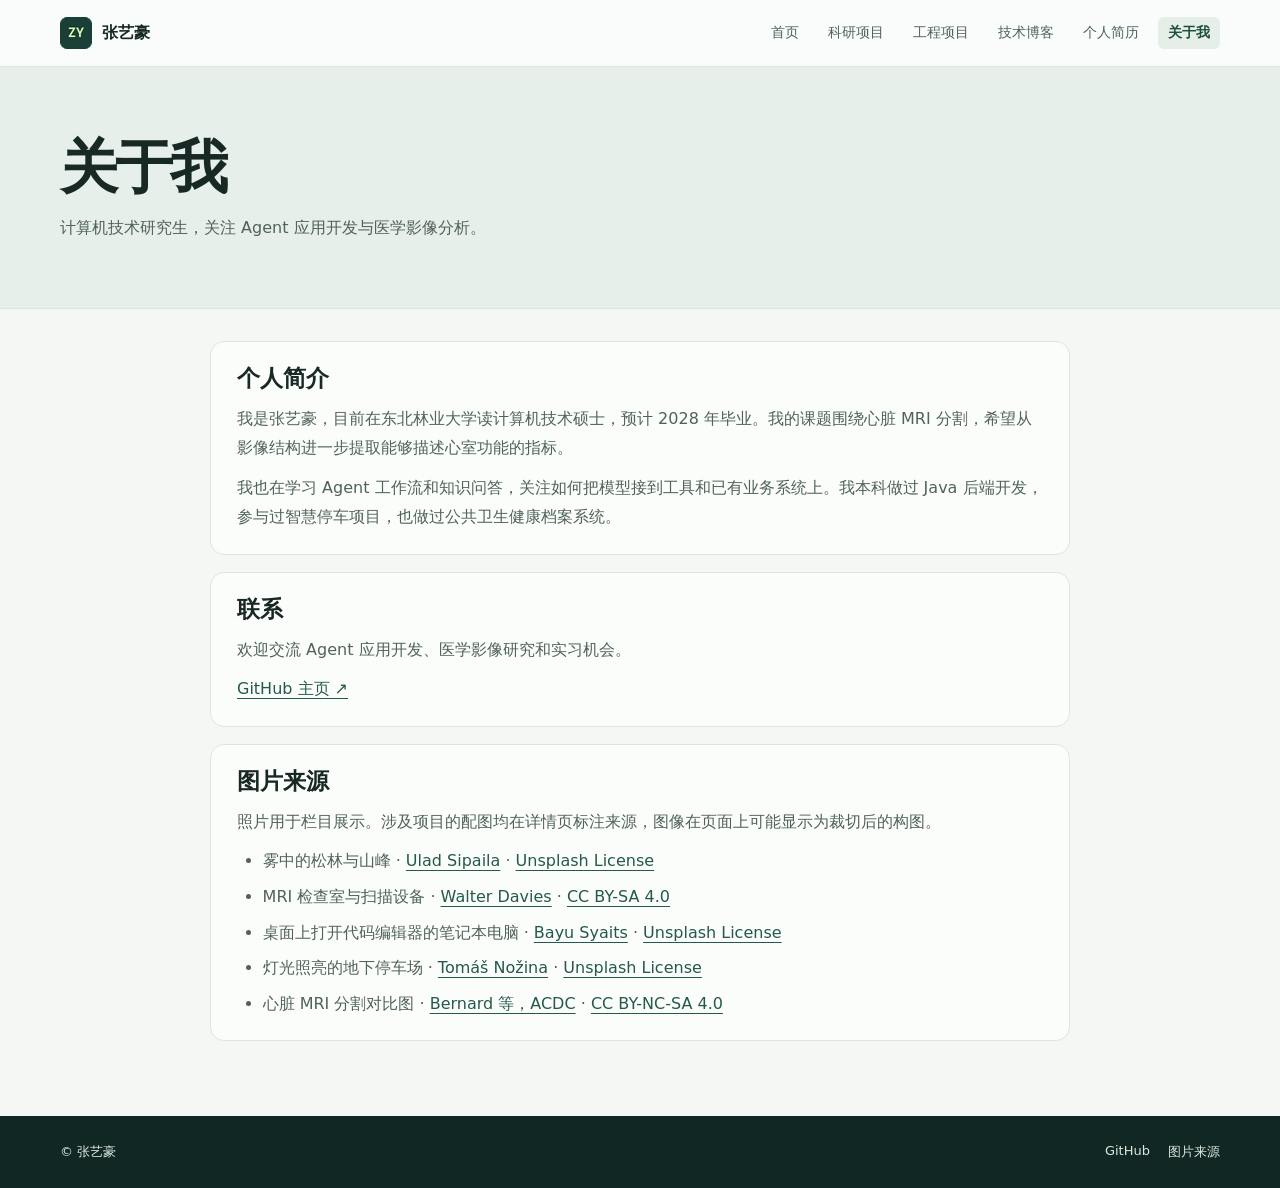
==== about/index.html @ b9fe7a54 "Publish multi-page portfolio with MRI comparison" ====
<!doctype html>
<html lang="zh-CN">
<head>
  <meta charset="utf-8">
  <meta name="viewport" content="width=device-width, initial-scale=1">
  <meta name="theme-color" content="#102724">
  <meta name="description" content="张艺豪的个人简介、GitHub 主页与图片来源。">
  <title>关于我 · 张艺豪</title>
  <link rel="icon" type="image/png" sizes="32x32" href="../favicon.png">
  <link rel="stylesheet" href="../style.css">
</head>
<body>
  <a class="skip" href="#main">跳到正文</a>
  <header class="topbar">
    <div class="shell header-inner">
      <a href="../index.html" class="brand" aria-label="张艺豪，返回首页">
        <img src="../favicon.png" width="32" height="32" alt="">
        <span>张艺豪</span>
      </a>
      <nav aria-label="主导航"><a href="../index.html">首页</a><a href="../research/index.html">科研项目</a><a href="../projects/index.html">工程项目</a><a href="../blog/index.html">技术博客</a><a href="../resume/index.html">个人简历</a><a href="../about/index.html" aria-current="page">关于我</a></nav>
    </div>
  </header>
  <main id="main">
    <section class="page-lead"><div class="shell"><h1>关于我</h1><p>计算机技术研究生，关注 Agent 应用开发与医学影像分析。</p></div></section><div class="shell collection about-body">
  <section class="paper-panel"><h2>个人简介</h2>
    <p>我是张艺豪，目前在东北林业大学读计算机技术硕士，预计 2028 年毕业。我的课题围绕心脏 MRI 分割，希望从影像结构进一步提取能够描述心室功能的指标。</p>
    <p>我也在学习 Agent 工作流和知识问答，关注如何把模型接到工具和已有业务系统上。我本科做过 Java 后端开发，参与过智慧停车项目，也做过公共卫生健康档案系统。</p>
  </section>
  <section class="paper-panel"><h2>联系</h2>
    <p>欢迎交流 Agent 应用开发、医学影像研究和实习机会。</p>
    <p><a href="https://github.com/Mster111-zhang">GitHub 主页 ↗</a></p>
  </section>
  <section class="paper-panel" id="credits"><h2>图片来源</h2>
    <p>照片用于栏目展示。涉及项目的配图均在详情页标注来源，图像在页面上可能显示为裁切后的构图。</p>
    <ul><li>雾中的松林与山峰 · <a href="https://unsplash.com/photos/a62mVbQgD6w">Ulad Sipaila</a> · <a href="https://unsplash.com/license">Unsplash License</a></li><li>MRI 检查室与扫描设备 · <a href="https://commons.wikimedia.org/wiki/File:An_MRI_scanner.JPG">Walter Davies</a> · <a href="https://creativecommons.org/licenses/by-sa/4.0/">CC BY-SA 4.0</a></li><li>桌面上打开代码编辑器的笔记本电脑 · <a href="https://unsplash.com/photos/oYzjGQ7LCVE">Bayu Syaits</a> · <a href="https://unsplash.com/license">Unsplash License</a></li><li>灯光照亮的地下停车场 · <a href="https://unsplash.com/photos/cBsKhfU6UUE">Tomáš Nožina</a> · <a href="https://unsplash.com/license">Unsplash License</a></li><li>心脏 MRI 分割对比图 · <a href="https://doi.org/10.1109/TMI.2018.2837502">Bernard 等，ACDC</a> · <a href="https://creativecommons.org/licenses/by-nc-sa/4.0/">CC BY-NC-SA 4.0</a></li></ul>
  </section>
</div>
  </main>
  <footer id="contact" class="footer">
    <div class="shell footer-inner">
      <span>© 张艺豪</span>
      <div><a href="https://github.com/Mster111-zhang">GitHub</a><a href="../about/index.html#credits">图片来源</a></div>
    </div>
  </footer>
</body>
</html>
---- style.css ----
:root {
  color-scheme: light;
  --ink: #182824;
  --forest: #102724;
  --muted: #50625b;
  --edge: #dce6e0;
  --paper: #f4f7f4;
  --white: #fbfdfb;
  --mint: #e2f7c7;
  --accent: #24594b;
  font-family: Inter, "Microsoft YaHei", "PingFang SC", system-ui, sans-serif;
}

*, *::before, *::after { box-sizing: border-box; }
html { scroll-behavior: smooth; }
body { margin: 0; color: var(--ink); background: var(--paper); }
h1, h2, h3, p, figure { margin: 0; }
a { color: inherit; }
img { display: block; width: 100%; height: auto; }
:focus-visible { outline: 3px solid #367b69; outline-offset: 5px; }
[id] { scroll-margin-top: 88px; }
.shell { width: min(100% - 64px, 1160px); margin-inline: auto; }
.skip { position: fixed; z-index: 5; inset: 8px auto auto 12px; padding: 8px 13px; color: var(--ink); background: var(--white); transform: translateY(-150%); }
.skip:focus { transform: none; }

.topbar { position: sticky; top: 0; z-index: 3; background: #f9fcfa; border-bottom: 1px solid var(--edge); }
.header-inner { display: flex; min-height: 66px; align-items: center; justify-content: space-between; gap: 22px; }
.brand { display: inline-flex; align-items: center; gap: 10px; font-size: 16px; font-weight: 750; text-decoration: none; flex-shrink: 0; }
.brand img { width: 32px; height: 32px; }
.topbar nav { display: flex; flex-wrap: wrap; justify-content: flex-end; gap: 4px 9px; }
.topbar nav a { padding: 7px 10px; border-radius: 6px; text-decoration: none; color: var(--muted); font-size: 14px; }
.topbar nav a:hover, .topbar nav a[aria-current="page"] { background: #e5eee7; color: #1d4f41; }
.topbar nav a[aria-current="page"] { font-weight: 700; }

.home-hero { position: relative; isolation: isolate; display: grid; align-items: center; min-height: clamp(465px, 67vh, 690px); background: var(--forest); color: #fff; }
.hero-image, .hero-image::after { position: absolute; inset: 0; }
.hero-image { z-index: -1; background: linear-gradient(150deg, #274e4a, #102724); overflow: hidden; }
.hero-image img { width: 100%; height: 100%; object-fit: cover; object-position: 50% 52%; }
.hero-image::after { content: ""; background: linear-gradient(180deg, #0a25244a 0%, #0b22247d 58%, #0b2526cf 100%); }
.hero-content { padding: 39px 0 85px; text-align: center; }
.hero-content > p:first-child { font-size: 14px; letter-spacing: .12em; font-weight: 650; color: #eff8ed; }
.hero-content h1 { font-size: clamp(38px, 6.6vw, 82px); font-weight: 800; line-height: 1.15; letter-spacing: -.06em; margin: 17px 0 15px; text-wrap: balance; }
.hero-description { font-size: clamp(16px, 2.15vw, 24px); line-height: 1.6; color: #edf5ef; }
.hero-actions { display: flex; justify-content: center; flex-wrap: wrap; gap: 11px; margin-top: 28px; }
.button { display: inline-flex; align-items: center; justify-content: center; gap: 10px; padding: 11px 16px; min-height: 44px; border-radius: 8px; border: 1px solid transparent; font-weight: 700; font-size: 14px; text-decoration: none; white-space: nowrap; }
.solid { background: var(--mint); color: #183329; }
.solid:hover { background: #edfcd9; }
.outline { color: white; border-color: #c4d8d2; background: #142d2d54; }
.outline:hover { background: #34534a; }
.hero-credit { position: absolute; bottom: 52px; right: clamp(18px, 4vw, 62px); text-align: right; font-size: 11px; color: #e1ede6; }
.home-hero :focus-visible, .footer :focus-visible { outline-color: var(--mint); }

.home-body { position: relative; margin-top: -40px; padding-bottom: 80px; }
.intro-panel, .paper-panel, .card, .note-list article { background: var(--white); border: 1px solid var(--edge); border-radius: 14px; }
.intro-panel { display: grid; grid-template-columns: minmax(0, 1.8fr) minmax(200px, 1fr); gap: 22px; align-items: center; padding: 30px 35px; box-shadow: 0 15px 38px #1a3c2a0b; }
.intro-panel h2, .home-section h2, .resume-link h2 { font-size: clamp(25px, 3vw, 37px); letter-spacing: -.04em; }
.intro-panel p, .resume-link p { margin-top: 10px; line-height: 1.8; color: var(--muted); }
.intro-panel .text-link { margin-top: 13px; }
.tags { list-style: none; margin: 0; padding: 0; display: flex; flex-wrap: wrap; align-content: start; gap: 8px; }
.tags li { padding: 6px 10px; background: #edf4ec; color: #2a5748; border: 1px solid #dde9df; border-radius: 99px; font-size: 13px; }
.home-section { margin-top: 49px; }
.section-heading { display: flex; gap: 14px; justify-content: space-between; align-items: baseline; margin-bottom: 20px; }
.card-grid { display: grid; grid-template-columns: repeat(3, minmax(0, 1fr)); gap: 19px; }
.card-grid.one { grid-template-columns: minmax(0, 450px); }
.card { overflow: hidden; display: flex; flex-direction: column; }
.card-image, .article-image { background: #e2ece6; }
.card-image { display: block; aspect-ratio: 16 / 10; overflow: hidden; }
.card-image img { width: 100%; height: 100%; object-fit: cover; }
.card-content { display: flex; flex-direction: column; height: 100%; padding: 21px 22px 23px; }
.metadata { color: #376759; font-size: 13px; font-weight: 650; line-height: 1.6; }
.card h3, .note-list h3 { margin-top: 7px; font-size: 20px; line-height: 1.36; }
.card h3 a, .note-list h3 a { text-decoration: none; }
.card h3 a:hover, .note-list h3 a:hover { text-decoration: underline; text-underline-offset: 3px; }
.card h3 + p, .note-list h3 + p { margin-top: 9px; color: var(--muted); font-size: 14px; line-height: 1.8; }
.text-link { display: inline-block; color: var(--accent); font-size: 14px; font-weight: 700; text-decoration: none; }
.text-link:hover { text-decoration: underline; text-underline-offset: 4px; }
.card .text-link { margin-top: auto; padding-top: 15px; align-self: flex-start; }
.note-list { display: grid; grid-template-columns: repeat(2, minmax(0, 1fr)); gap: 17px; }
.note-list article { padding: 22px 25px; }
.resume-link { display: flex; align-items: center; justify-content: space-between; gap: 14px; margin-top: 42px; padding: 26px 31px; border-radius: 14px; background: #e1eee6; }
.resume-link .solid { background: #245746; color: #fff; }
.resume-link .solid:hover { background: #1a4537; }

.page-lead { background: #e6efe9; border-bottom: 1px solid var(--edge); padding: clamp(36px, 6vw, 66px) 0; }
.page-lead h1 { font-size: clamp(35px, 5vw, 58px); line-height: 1.18; letter-spacing: -.05em; }
.page-lead p { color: var(--muted); margin-top: 13px; line-height: 1.7; }
.collection { padding: 32px 0 75px; min-height: 38vh; }
.article-shell { max-width: 860px; padding: 38px 0 74px; }
.back { display: inline-block; margin-bottom: 19px; font-size: 14px; font-weight: 700; color: var(--accent); text-underline-offset: 4px; }
.article-heading h1 { font-size: clamp(29px, 5.1vw, 53px); letter-spacing: -.045em; line-height: 1.25; margin-top: 10px; text-wrap: balance; }
.dek { margin-top: 13px; max-width: 680px; color: var(--muted); font-size: 17px; line-height: 1.75; }
.article-image { margin-top: 26px; border: 1px solid var(--edge); border-radius: 13px; overflow: hidden; }
.article-image img { aspect-ratio: 16 / 8; object-fit: cover; }
.result-figure { margin-top: 14px; }
.result-figure img { aspect-ratio: auto; object-fit: contain; }
.article-image figcaption { padding: 9px 13px; font-size: 12px; color: var(--muted); background: var(--white); }
.article-image figcaption a, .paper-panel a, .prose a { text-underline-offset: 4px; color: var(--accent); }
.prose h2, .paper-panel h2 { font-size: 23px; line-height: 1.3; }
.prose h2 { margin-top: 33px; }
.prose p, .prose li, .paper-panel p, .paper-panel li { color: var(--muted); line-height: 1.85; }
.prose p, .paper-panel p { margin-top: 10px; }
.prose ul, .prose ol, .paper-panel ul { margin: 10px 0 0; padding-left: 1.6em; }
.prose li + li, .paper-panel li + li { margin-top: 6px; }
.resume-body, .about-body { max-width: 860px; display: grid; gap: 17px; }
.paper-panel { padding: 22px 26px; }
.paper-panel strong { color: var(--ink); }
.footer { color: #dbe8df; background: var(--forest); }
.footer-inner { display: flex; min-height: 72px; justify-content: space-between; align-items: center; gap: 16px; font-size: 13px; }
.footer-inner div { display: flex; gap: 18px; }
.footer a { text-decoration: none; }
.footer a:hover { text-decoration: underline; text-underline-offset: 4px; }

@media (max-width: 760px) {
  .shell { width: min(100% - 38px, 1160px); }
  .header-inner { min-height: auto; gap: 6px; padding: 9px 0 8px; flex-wrap: wrap; }
  .topbar nav { justify-content: flex-start; gap: 2px; }
  .topbar nav a { padding: 6px 7px; font-size: 13px; }
  [id] { scroll-margin-top: 115px; }
  .home-hero { min-height: 460px; }
  .hero-content { padding-bottom: 66px; }
  .hero-credit { bottom: 39px; }
  .home-body { margin-top: -25px; padding-bottom: 49px; }
  .intro-panel { grid-template-columns: 1fr; gap: 15px; padding: 21px; }
  .card-grid { grid-template-columns: repeat(2, minmax(0, 1fr)); gap: 12px; }
  .card-content, .note-list article { padding: 17px; }
  .section-heading { margin-bottom: 14px; }
  .home-section { margin-top: 34px; }
  .resume-link { padding: 18px 21px; }
}

@media (max-width: 520px) {
  .header-inner { display: block; }
  .brand { margin-bottom: 5px; }
  .card-grid, .note-list { grid-template-columns: minmax(0, 1fr); }
  .card-image { aspect-ratio: 16 / 9; }
  .resume-link { flex-direction: column; align-items: flex-start; }
  .article-shell, .collection { padding-bottom: 46px; }
  .paper-panel { padding: 19px; }
}

@media (prefers-reduced-motion: reduce) {
  html { scroll-behavior: auto; }
}
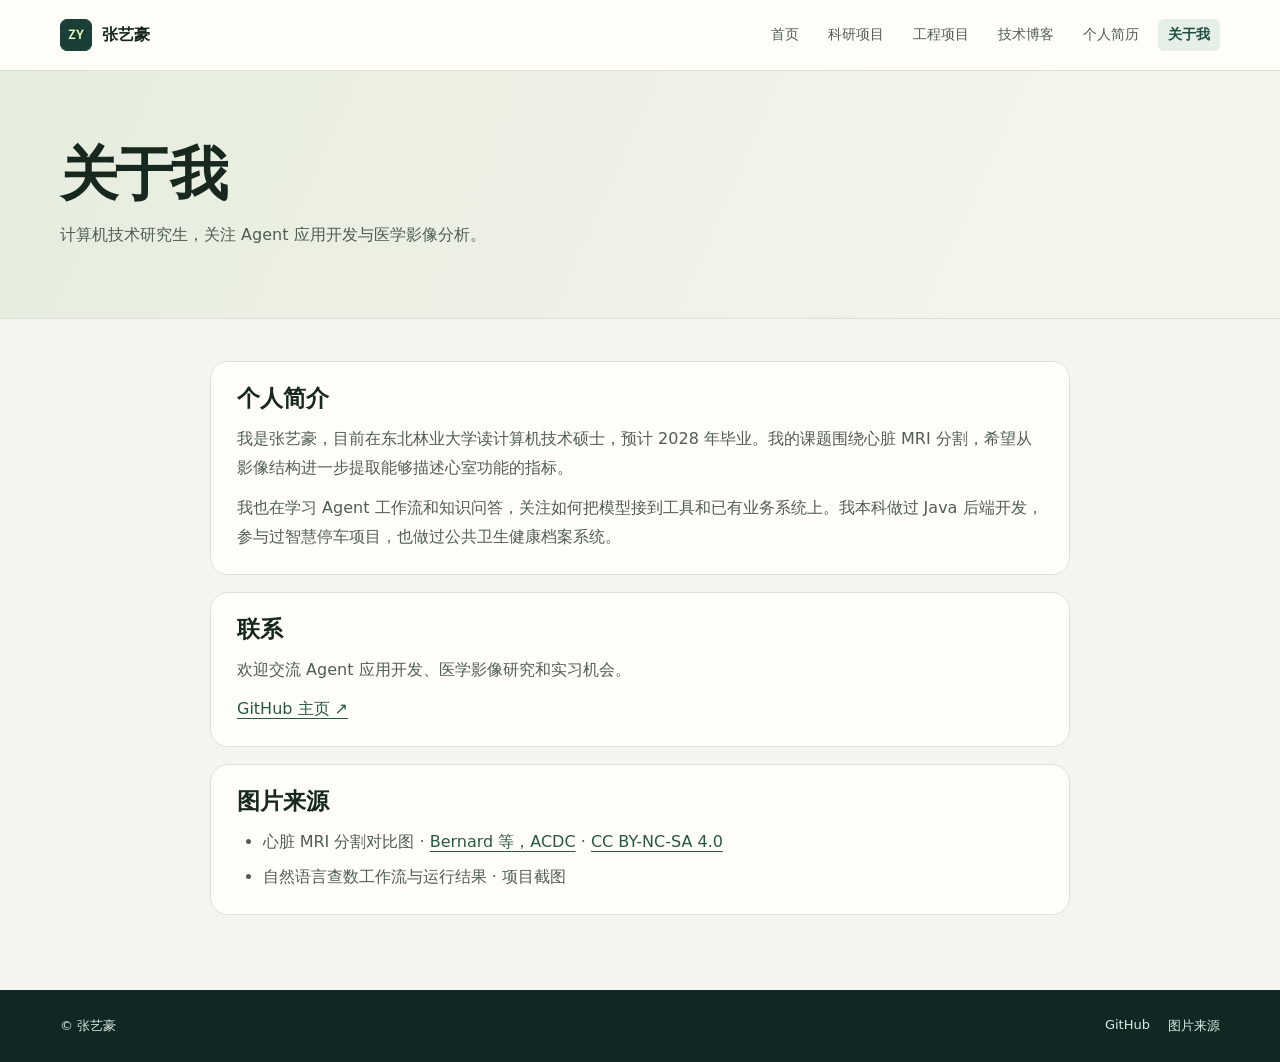
==== commit c2444b0f: "Refresh student portfolio and Agent project showcase" ====
--- a/about/index.html
+++ b/about/index.html
@@ -31,8 +31,10 @@
     <p><a href="https://github.com/Mster111-zhang">GitHub 主页 ↗</a></p>
   </section>
   <section class="paper-panel" id="credits"><h2>图片来源</h2>
-    <p>照片用于栏目展示。涉及项目的配图均在详情页标注来源，图像在页面上可能显示为裁切后的构图。</p>
-    <ul><li>雾中的松林与山峰 · <a href="https://unsplash.com/photos/a62mVbQgD6w">Ulad Sipaila</a> · <a href="https://unsplash.com/license">Unsplash License</a></li><li>MRI 检查室与扫描设备 · <a href="https://commons.wikimedia.org/wiki/File:An_MRI_scanner.JPG">Walter Davies</a> · <a href="https://creativecommons.org/licenses/by-sa/4.0/">CC BY-SA 4.0</a></li><li>桌面上打开代码编辑器的笔记本电脑 · <a href="https://unsplash.com/photos/oYzjGQ7LCVE">Bayu Syaits</a> · <a href="https://unsplash.com/license">Unsplash License</a></li><li>灯光照亮的地下停车场 · <a href="https://unsplash.com/photos/cBsKhfU6UUE">Tomáš Nožina</a> · <a href="https://unsplash.com/license">Unsplash License</a></li><li>心脏 MRI 分割对比图 · <a href="https://doi.org/10.1109/TMI.2018.2837502">Bernard 等，ACDC</a> · <a href="https://creativecommons.org/licenses/by-nc-sa/4.0/">CC BY-NC-SA 4.0</a></li></ul>
+    <ul>
+      <li>心脏 MRI 分割对比图 · <a href="https://doi.org/10.1109/TMI.2018.2837502">Bernard 等，ACDC</a> · <a href="https://creativecommons.org/licenses/by-nc-sa/4.0/">CC BY-NC-SA 4.0</a></li>
+      <li>自然语言查数工作流与运行结果 · 项目截图</li>
+    </ul>
   </section>
 </div>
   </main>
--- a/style.css
+++ b/style.css
@@ -1,19 +1,19 @@
 :root {
   color-scheme: light;
-  --ink: #182824;
+  --ink: #17281f;
   --forest: #102724;
-  --muted: #50625b;
-  --edge: #dce6e0;
-  --paper: #f4f7f4;
-  --white: #fbfdfb;
-  --mint: #e2f7c7;
-  --accent: #24594b;
+  --muted: #4f5d52;
+  --edge: #dce1d5;
+  --paper: #f5f5ef;
+  --white: #fffef9;
+  --mint: #ddf2b7;
+  --accent: #265a40;
   font-family: Inter, "Microsoft YaHei", "PingFang SC", system-ui, sans-serif;
 }
 
 *, *::before, *::after { box-sizing: border-box; }
 html { scroll-behavior: smooth; }
-body { margin: 0; color: var(--ink); background: var(--paper); }
+body { margin: 0; min-height: 100vh; display: grid; grid-template-rows: auto 1fr auto; color: var(--ink); background: var(--paper); }
 h1, h2, h3, p, figure { margin: 0; }
 a { color: inherit; }
 img { display: block; width: 100%; height: auto; }
@@ -23,8 +23,8 @@
 .skip { position: fixed; z-index: 5; inset: 8px auto auto 12px; padding: 8px 13px; color: var(--ink); background: var(--white); transform: translateY(-150%); }
 .skip:focus { transform: none; }
 
-.topbar { position: sticky; top: 0; z-index: 3; background: #f9fcfa; border-bottom: 1px solid var(--edge); }
-.header-inner { display: flex; min-height: 66px; align-items: center; justify-content: space-between; gap: 22px; }
+.topbar { position: sticky; top: 0; z-index: 3; background: #fffef9f5; backdrop-filter: blur(14px); border-bottom: 1px solid var(--edge); }
+.header-inner { display: flex; min-height: 70px; align-items: center; justify-content: space-between; gap: 22px; }
 .brand { display: inline-flex; align-items: center; gap: 10px; font-size: 16px; font-weight: 750; text-decoration: none; flex-shrink: 0; }
 .brand img { width: 32px; height: 32px; }
 .topbar nav { display: flex; flex-wrap: wrap; justify-content: flex-end; gap: 4px 9px; }
@@ -32,41 +32,44 @@
 .topbar nav a:hover, .topbar nav a[aria-current="page"] { background: #e5eee7; color: #1d4f41; }
 .topbar nav a[aria-current="page"] { font-weight: 700; }
 
-.home-hero { position: relative; isolation: isolate; display: grid; align-items: center; min-height: clamp(465px, 67vh, 690px); background: var(--forest); color: #fff; }
-.hero-image, .hero-image::after { position: absolute; inset: 0; }
-.hero-image { z-index: -1; background: linear-gradient(150deg, #274e4a, #102724); overflow: hidden; }
-.hero-image img { width: 100%; height: 100%; object-fit: cover; object-position: 50% 52%; }
-.hero-image::after { content: ""; background: linear-gradient(180deg, #0a25244a 0%, #0b22247d 58%, #0b2526cf 100%); }
-.hero-content { padding: 39px 0 85px; text-align: center; }
-.hero-content > p:first-child { font-size: 14px; letter-spacing: .12em; font-weight: 650; color: #eff8ed; }
-.hero-content h1 { font-size: clamp(38px, 6.6vw, 82px); font-weight: 800; line-height: 1.15; letter-spacing: -.06em; margin: 17px 0 15px; text-wrap: balance; }
+.home-hero { position: relative; isolation: isolate; display: grid; align-items: center; min-height: clamp(390px, 54vh, 550px); background: radial-gradient(ellipse at 86% 12%, #375645, var(--forest) 70%); color: #fff; }
+.home-hero::before { content: ""; position: absolute; inset: 0; z-index: -1; background-image: linear-gradient(#e0f1dd12 1px, transparent 1px), linear-gradient(90deg, #e0f1dd12 1px, transparent 1px); background-size: 44px 44px; mask-image: linear-gradient(110deg, transparent 28%, #000); }
+.hero-content { padding: 68px 0 94px; }
+.hero-content > p:first-child { font-size: 14px; letter-spacing: .11em; font-weight: 650; color: var(--mint); }
+.hero-content h1 { font-size: clamp(54px, 8vw, 108px); font-weight: 800; line-height: 1.07; letter-spacing: -.045em; margin: 15px 0 18px; text-wrap: balance; }
 .hero-description { font-size: clamp(16px, 2.15vw, 24px); line-height: 1.6; color: #edf5ef; }
-.hero-actions { display: flex; justify-content: center; flex-wrap: wrap; gap: 11px; margin-top: 28px; }
+.hero-goal { margin-top: 9px; color: #cddcd2; font-size: 15px; line-height: 1.7; }
+.hero-actions { display: flex; flex-wrap: wrap; gap: 11px; margin-top: 29px; }
 .button { display: inline-flex; align-items: center; justify-content: center; gap: 10px; padding: 11px 16px; min-height: 44px; border-radius: 8px; border: 1px solid transparent; font-weight: 700; font-size: 14px; text-decoration: none; white-space: nowrap; }
 .solid { background: var(--mint); color: #183329; }
 .solid:hover { background: #edfcd9; }
 .outline { color: white; border-color: #c4d8d2; background: #142d2d54; }
 .outline:hover { background: #34534a; }
-.hero-credit { position: absolute; bottom: 52px; right: clamp(18px, 4vw, 62px); text-align: right; font-size: 11px; color: #e1ede6; }
 .home-hero :focus-visible, .footer :focus-visible { outline-color: var(--mint); }
 
-.home-body { position: relative; margin-top: -40px; padding-bottom: 80px; }
-.intro-panel, .paper-panel, .card, .note-list article { background: var(--white); border: 1px solid var(--edge); border-radius: 14px; }
-.intro-panel { display: grid; grid-template-columns: minmax(0, 1.8fr) minmax(200px, 1fr); gap: 22px; align-items: center; padding: 30px 35px; box-shadow: 0 15px 38px #1a3c2a0b; }
-.intro-panel h2, .home-section h2, .resume-link h2 { font-size: clamp(25px, 3vw, 37px); letter-spacing: -.04em; }
-.intro-panel p, .resume-link p { margin-top: 10px; line-height: 1.8; color: var(--muted); }
-.intro-panel .text-link { margin-top: 13px; }
+.home-body { position: relative; margin-top: -40px; padding-bottom: 84px; }
+.intro-panel, .paper-panel, .card, .note-list article { background: var(--white); border: 1px solid var(--edge); border-radius: 18px; }
+.intro-panel { display: grid; grid-template-columns: minmax(0, 1.85fr) minmax(200px, 1fr); gap: clamp(20px, 4vw, 55px); align-items: center; padding: 27px 33px; box-shadow: 0 16px 36px #142d2109; }
+.intro-panel h2, .home-section h2 { font-size: clamp(25px, 3vw, 37px); letter-spacing: -.04em; }
+.intro-panel p { margin-bottom: 14px; line-height: 1.8; color: var(--muted); }
+.education { display: grid; gap: 10px; margin: 14px 0 0; }
+.education div { display: flex; flex-wrap: wrap; align-items: baseline; column-gap: 12px; }
+.education dt { font-weight: 700; }
+.education dd { margin: 0; color: var(--muted); font-size: 14px; }
 .tags { list-style: none; margin: 0; padding: 0; display: flex; flex-wrap: wrap; align-content: start; gap: 8px; }
 .tags li { padding: 6px 10px; background: #edf4ec; color: #2a5748; border: 1px solid #dde9df; border-radius: 99px; font-size: 13px; }
-.home-section { margin-top: 49px; }
-.section-heading { display: flex; gap: 14px; justify-content: space-between; align-items: baseline; margin-bottom: 20px; }
+.home-section { margin-top: clamp(36px, 5vw, 62px); }
+.section-heading { display: flex; gap: 14px; justify-content: space-between; align-items: baseline; margin-bottom: 20px; border-bottom: 1px solid var(--edge); padding-bottom: 13px; }
 .card-grid { display: grid; grid-template-columns: repeat(3, minmax(0, 1fr)); gap: 19px; }
 .card-grid.one { grid-template-columns: minmax(0, 450px); }
-.card { overflow: hidden; display: flex; flex-direction: column; }
+.card { overflow: hidden; display: flex; flex-direction: column; box-shadow: 0 2px 6px #142d2106; }
+.card:hover, .card:focus-within { border-color: #a6b9a8; box-shadow: 0 8px 22px #142d210b; }
 .card-image, .article-image { background: #e2ece6; }
-.card-image { display: block; aspect-ratio: 16 / 10; overflow: hidden; }
+.card-image { display: block; flex-shrink: 0; margin: 8px 8px 0; border-radius: 11px; aspect-ratio: 16 / 9; overflow: hidden; }
 .card-image img { width: 100%; height: 100%; object-fit: cover; }
-.card-content { display: flex; flex-direction: column; height: 100%; padding: 21px 22px 23px; }
+.card-image img[src$="cardiac-mri-comparison.png"] { object-fit: contain; background: #fff; }
+.card-content { display: flex; flex: 1; flex-direction: column; padding: 20px 21px 22px; }
+.card:not(:has(.card-image)) .card-content { border-top: 4px solid #b9c8b4; padding-top: 26px; }
 .metadata { color: #376759; font-size: 13px; font-weight: 650; line-height: 1.6; }
 .card h3, .note-list h3 { margin-top: 7px; font-size: 20px; line-height: 1.36; }
 .card h3 a, .note-list h3 a { text-decoration: none; }
@@ -75,16 +78,24 @@
 .text-link { display: inline-block; color: var(--accent); font-size: 14px; font-weight: 700; text-decoration: none; }
 .text-link:hover { text-decoration: underline; text-underline-offset: 4px; }
 .card .text-link { margin-top: auto; padding-top: 15px; align-self: flex-start; }
+.agent-case { padding: clamp(21px, 4vw, 39px); }
+.agent-case h2 { margin-top: 6px; font-size: clamp(23px, 3.2vw, 35px); }
+.agent-case .tags { margin: 14px 0 0; padding: 0; }
+.agent-case .tags li { margin: 0; }
+.case-gallery { display: grid; grid-template-columns: repeat(2, minmax(0, 1fr)); gap: 12px; margin: 22px 0 16px; }
+.case-gallery figure { overflow: hidden; border: 1px solid var(--edge); border-radius: 12px; }
+.case-gallery img { aspect-ratio: 16 / 9; object-fit: contain; background: #1e1e20; }
+.case-gallery figcaption { padding: 8px 12px; color: var(--muted); font-size: 13px; }
+.project-followup { display: grid; grid-template-columns: minmax(0, 1.6fr) repeat(2, minmax(0, 1fr)); gap: 16px; margin-top: 18px; }
+.project-followup h2 { margin-top: 5px; font-size: 20px; }
+.project-slot { display: grid; place-items: center; min-height: 110px; border: 1px dashed #adbba9; border-radius: 18px; color: var(--muted); background: #edf0e6; font-size: 14px; }
 .note-list { display: grid; grid-template-columns: repeat(2, minmax(0, 1fr)); gap: 17px; }
 .note-list article { padding: 22px 25px; }
-.resume-link { display: flex; align-items: center; justify-content: space-between; gap: 14px; margin-top: 42px; padding: 26px 31px; border-radius: 14px; background: #e1eee6; }
-.resume-link .solid { background: #245746; color: #fff; }
-.resume-link .solid:hover { background: #1a4537; }
 
-.page-lead { background: #e6efe9; border-bottom: 1px solid var(--edge); padding: clamp(36px, 6vw, 66px) 0; }
+.page-lead { background: linear-gradient(114deg, #e5eddd, #f3f4eb 78%); border-bottom: 1px solid var(--edge); padding: clamp(38px, 6vw, 69px) 0; }
 .page-lead h1 { font-size: clamp(35px, 5vw, 58px); line-height: 1.18; letter-spacing: -.05em; }
 .page-lead p { color: var(--muted); margin-top: 13px; line-height: 1.7; }
-.collection { padding: 32px 0 75px; min-height: 38vh; }
+.collection { padding: clamp(24px, 3.5vw, 42px) 0 75px; }
 .article-shell { max-width: 860px; padding: 38px 0 74px; }
 .back { display: inline-block; margin-bottom: 19px; font-size: 14px; font-weight: 700; color: var(--accent); text-underline-offset: 4px; }
 .article-heading h1 { font-size: clamp(29px, 5.1vw, 53px); letter-spacing: -.045em; line-height: 1.25; margin-top: 10px; text-wrap: balance; }
@@ -116,24 +127,22 @@
   .topbar nav { justify-content: flex-start; gap: 2px; }
   .topbar nav a { padding: 6px 7px; font-size: 13px; }
   [id] { scroll-margin-top: 115px; }
-  .home-hero { min-height: 460px; }
+  .home-hero { min-height: 395px; }
   .hero-content { padding-bottom: 66px; }
-  .hero-credit { bottom: 39px; }
   .home-body { margin-top: -25px; padding-bottom: 49px; }
   .intro-panel { grid-template-columns: 1fr; gap: 15px; padding: 21px; }
   .card-grid { grid-template-columns: repeat(2, minmax(0, 1fr)); gap: 12px; }
   .card-content, .note-list article { padding: 17px; }
   .section-heading { margin-bottom: 14px; }
   .home-section { margin-top: 34px; }
-  .resume-link { padding: 18px 21px; }
+  .project-followup { grid-template-columns: repeat(2, minmax(0, 1fr)); }
+  .project-followup .paper-panel { grid-column: 1 / -1; }
 }
 
 @media (max-width: 520px) {
   .header-inner { display: block; }
   .brand { margin-bottom: 5px; }
-  .card-grid, .note-list { grid-template-columns: minmax(0, 1fr); }
-  .card-image { aspect-ratio: 16 / 9; }
-  .resume-link { flex-direction: column; align-items: flex-start; }
+  .card-grid, .note-list, .case-gallery { grid-template-columns: minmax(0, 1fr); }
   .article-shell, .collection { padding-bottom: 46px; }
   .paper-panel { padding: 19px; }
 }
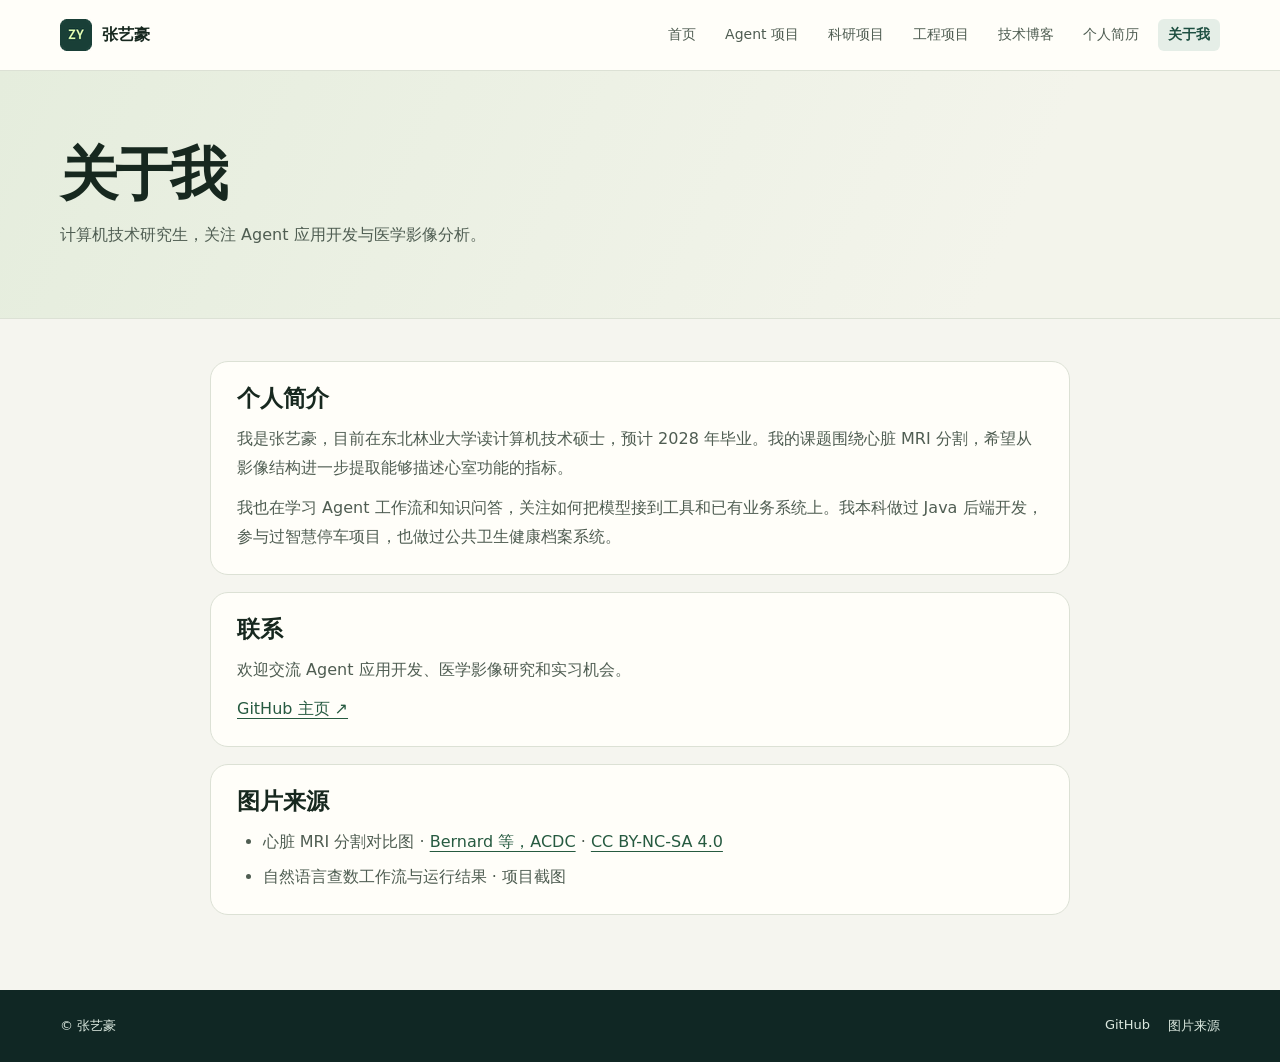
==== commit 652b809e: "Finish portfolio structure and reusable site templates" ====
--- a/about/index.html
+++ b/about/index.html
@@ -17,7 +17,7 @@
         <img src="../favicon.png" width="32" height="32" alt="">
         <span>张艺豪</span>
       </a>
-      <nav aria-label="主导航"><a href="../index.html">首页</a><a href="../research/index.html">科研项目</a><a href="../projects/index.html">工程项目</a><a href="../blog/index.html">技术博客</a><a href="../resume/index.html">个人简历</a><a href="../about/index.html" aria-current="page">关于我</a></nav>
+      <nav aria-label="主导航"><a href="../index.html">首页</a><a href="../projects/agent/index.html">Agent 项目</a><a href="../research/index.html">科研项目</a><a href="../projects/index.html">工程项目</a><a href="../blog/index.html">技术博客</a><a href="../resume/index.html">个人简历</a><a href="../about/index.html" aria-current="page">关于我</a></nav>
     </div>
   </header>
   <main id="main">
--- a/style.css
+++ b/style.css
@@ -86,8 +86,7 @@
 .case-gallery figure { overflow: hidden; border: 1px solid var(--edge); border-radius: 12px; }
 .case-gallery img { aspect-ratio: 16 / 9; object-fit: contain; background: #1e1e20; }
 .case-gallery figcaption { padding: 8px 12px; color: var(--muted); font-size: 13px; }
-.project-followup { display: grid; grid-template-columns: minmax(0, 1.6fr) repeat(2, minmax(0, 1fr)); gap: 16px; margin-top: 18px; }
-.project-followup h2 { margin-top: 5px; font-size: 20px; }
+.project-followup { grid-template-columns: repeat(2, minmax(0, 1fr)); margin-top: 18px; }
 .project-slot { display: grid; place-items: center; min-height: 110px; border: 1px dashed #adbba9; border-radius: 18px; color: var(--muted); background: #edf0e6; font-size: 14px; }
 .note-list { display: grid; grid-template-columns: repeat(2, minmax(0, 1fr)); gap: 17px; }
 .note-list article { padding: 22px 25px; }
@@ -123,10 +122,11 @@
 
 @media (max-width: 760px) {
   .shell { width: min(100% - 38px, 1160px); }
-  .header-inner { min-height: auto; gap: 6px; padding: 9px 0 8px; flex-wrap: wrap; }
-  .topbar nav { justify-content: flex-start; gap: 2px; }
-  .topbar nav a { padding: 6px 7px; font-size: 13px; }
-  [id] { scroll-margin-top: 115px; }
+  .header-inner { display: grid; min-height: auto; gap: 7px; padding: 9px 0 8px; }
+  .brand { justify-self: start; }
+  .topbar nav { display: grid; grid-template-columns: repeat(4, minmax(0, 1fr)); gap: 2px; }
+  .topbar nav a { padding: 6px 3px; text-align: center; white-space: nowrap; font-size: 13px; }
+  [id] { scroll-margin-top: 128px; }
   .home-hero { min-height: 395px; }
   .hero-content { padding-bottom: 66px; }
   .home-body { margin-top: -25px; padding-bottom: 49px; }
@@ -135,13 +135,9 @@
   .card-content, .note-list article { padding: 17px; }
   .section-heading { margin-bottom: 14px; }
   .home-section { margin-top: 34px; }
-  .project-followup { grid-template-columns: repeat(2, minmax(0, 1fr)); }
-  .project-followup .paper-panel { grid-column: 1 / -1; }
 }
 
 @media (max-width: 520px) {
-  .header-inner { display: block; }
-  .brand { margin-bottom: 5px; }
   .card-grid, .note-list, .case-gallery { grid-template-columns: minmax(0, 1fr); }
   .article-shell, .collection { padding-bottom: 46px; }
   .paper-panel { padding: 19px; }
